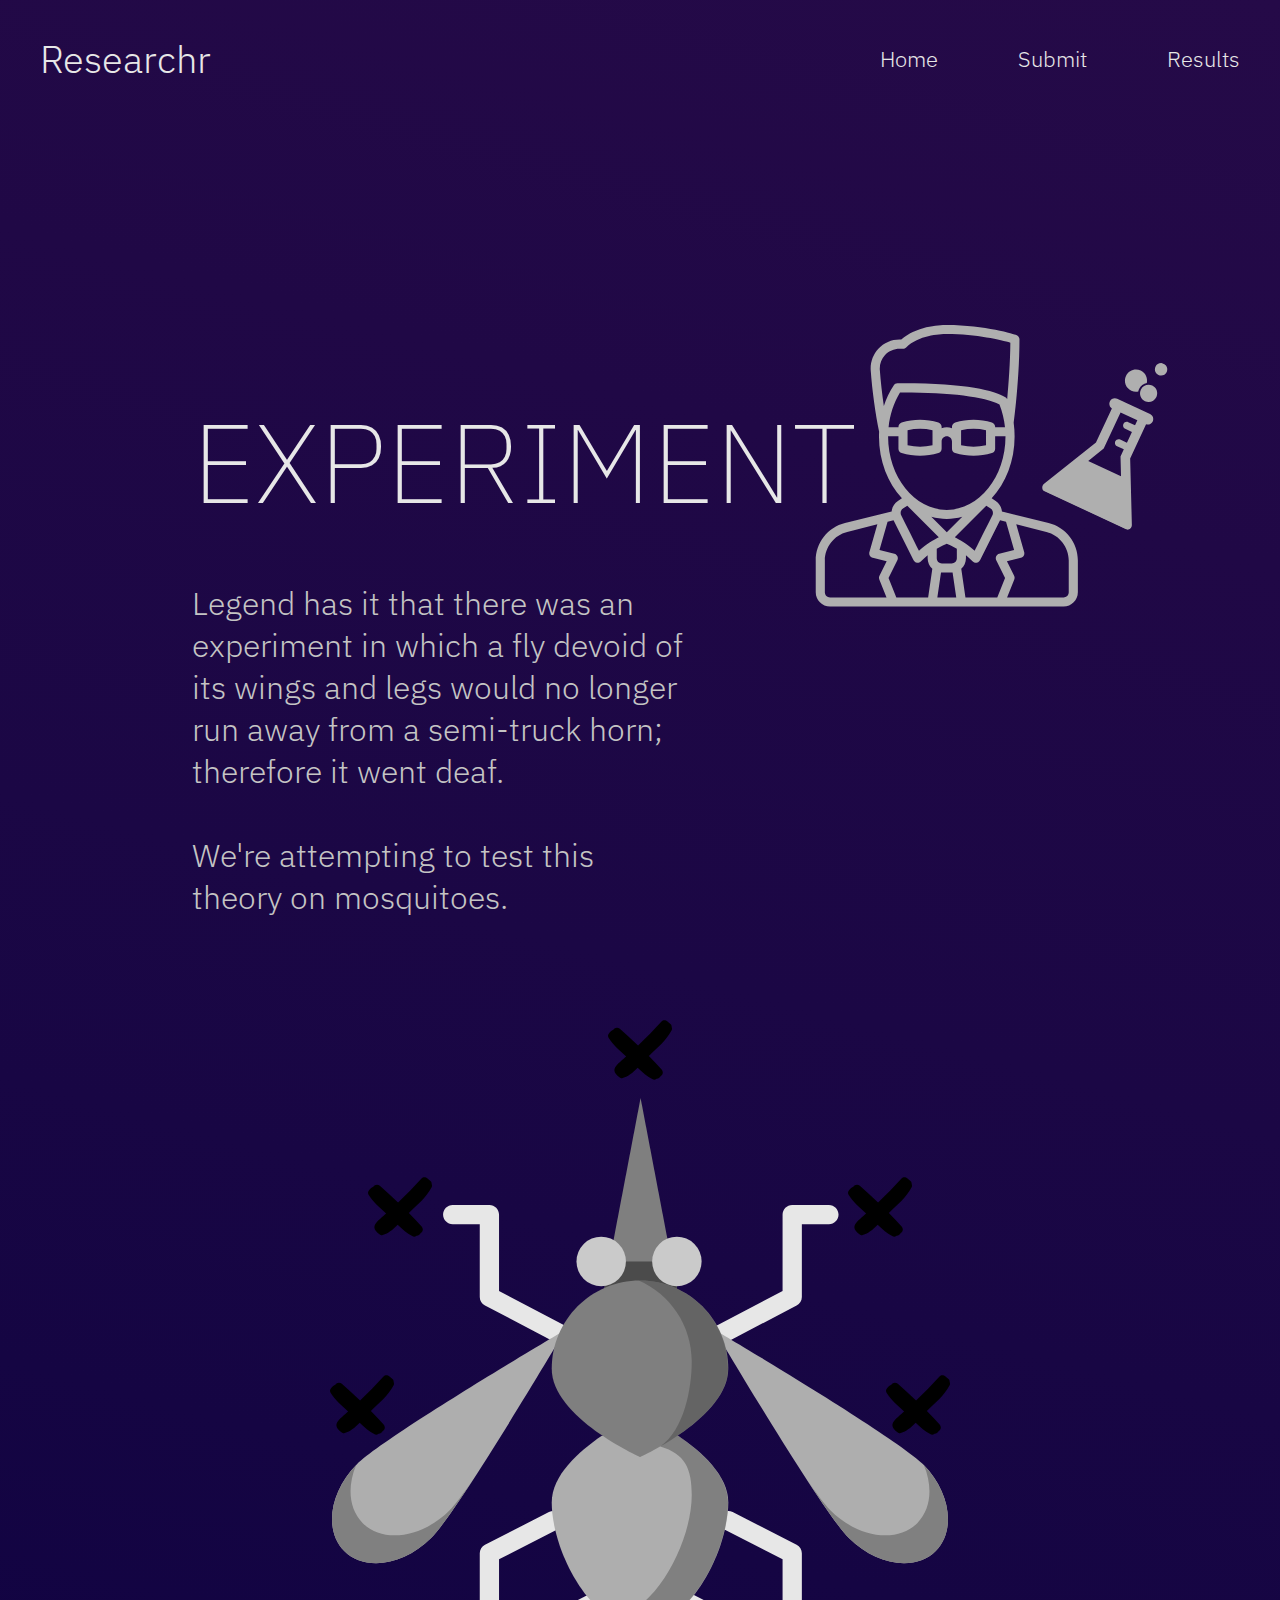
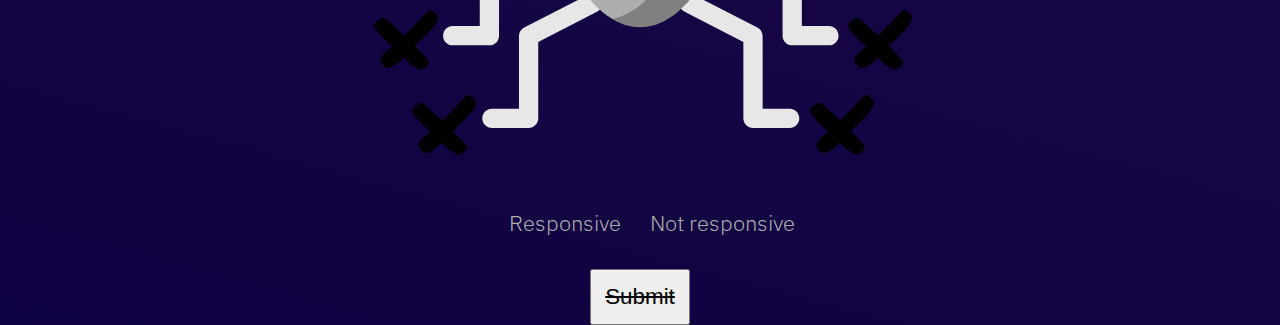
==== index.htm @ b114933e "add animated svg instead of checkboxes" ====
<!DOCTYPE html>
<html>
<head>
<style>
    :root {
        --contrast-1: #e7e7e7;
        --contrast-2: #c4c4c4;
        --contrast-3: #afafaf;
    }
    body {
        background-image: linear-gradient(195deg, #250a48, #200846, #1b0745, #150543, #0f0242);
        color: var(--contrast-2);
        margin: 0;
        font-family: 'IBM Plex Sans', sans-serif;
        font-weight: 300;
    }
    header {
        display: flex;
        justify-content: space-between;
        align-items: center;
    }
    header a {
        display: flex;
        align-items: center;
        font-size: 1.4rem;
        padding: 0.5rem;
        margin: 2rem;
        line-height: 1;
    }
    a {
        color: var(--contrast-1);
        text-decoration: none;
    }
    a#logo {
        font-size: 2.4rem;
    }
    nav {
        display: flex;
    }
    ul {
        display: flex;
        list-style: none;
        margin: 0;
        padding: 0;
    }
    #mosquito-section {
        max-width: 70vh;
        width: 70%;
        margin: 0 auto;
    }
    #mosquito-container {
        position: relative;
    }
    #mosquito {
        display: block;
        margin: 0 auto 5rem auto;
        padding-top: 5rem; 
    }
    #mosquito .leg {
        fill: #e7e7e7;
    }
    form input[name=leg1]:checked ~ #mosquito .leg1 {
        visibility: hidden;
    }
    form input[name=leg2]:checked ~ #mosquito .leg2 {
        visibility: hidden;
    }
    form input[name=leg3]:checked ~ #mosquito .leg3 {
        visibility: hidden;
    }
    form input[name=leg4]:checked ~ #mosquito .leg4 {
        visibility: hidden;
    }
    form input[name=leg5]:checked ~ #mosquito .leg5 {
        visibility: hidden;
    }
    form input[name=leg6]:checked ~ #mosquito .leg6 {
        visibility: hidden;
    }
    form input[name=head]:checked ~ #mosquito .head {
        visibility: hidden;
    }
    form input[name=wing1]:checked ~ #mosquito .wing1 {
        visibility: hidden;
    }
    form input[name=wing2]:checked ~ #mosquito .wing2 {
        visibility: hidden;
    }
    form input[type=checkbox] {
        height: 4rem;
        width: 4rem;
        position: absolute;
        visibility: hidden;
    }
    form input[type=checkbox]:after {
        content: "";
        background: url("cross.svg");
        width: 4rem;
        height: 4rem;
        display: block;
        visibility: visible;
        transition-duration: 0.6s;
        transition-timing-function: ease-out;
    }
    form input[type=checkbox]:checked:after {
        transform: rotate(45deg);
    }
    form input[type=submit] {
        font-size: 1.4rem;
        display: block;
        margin: 2rem auto 0 auto;
        padding: 0.8rem;
    }
    #responsiveness-yes:invalid ~ input[type=submit] {
        text-decoration: line-through;
    }
    input {
        margin: 0;
        padding: 0;
    }
    #responsiveness-yes, #responsiveness-no {
        display: none;
    }
    label[for=responsiveness-yes], label[for=responsiveness-no] {
        color: red;
        display: inline-block;
        width: 45%;
        margin: 0 2%;
        font-size: 1.4rem;
    }
    label[for=responsiveness-yes] {
        text-align: end;
    }
    #responsiveness-yes:invalid ~ label[for=responsiveness-yes], #responsiveness-no:invalid ~ label[for=responsiveness-no] {
        color: var(--contrast-3);
    }
    #responsiveness-yes:checked ~ label[for=responsiveness-yes], #responsiveness-no:checked ~ label[for=responsiveness-no] {
        color: green;
    }
    #scientist-section {
        padding: 30vh 15% 0 15%;
        min-height: 70vh;
        position: relative;
        overflow: hidden;
    }
    h1 {
        padding: 0;
        margin: 0;
        font-size: 9rem;
        font-weight: 200;
        color: var(--contrast-1);
    }
    #scientist-section p {
        width: 55%;
        margin-top: 3rem;
        font-size: 2rem;
    }
    #scientist {
        width: 22%;
        fill: var(--contrast-3);
        position: absolute;
        top: 23%;
        right: 15%;
    }
    #flask {
        width: 13%;
        fill: var(--contrast-3);
        position: absolute;
        top: 26%;
        right: 6%;
        transform: rotate(25deg);
    }
    @media (max-width: 1800px) {
        h1 {
            font-size: 7rem;
        }
    }
</style>
    <link rel="preconnect" href="https://fonts.googleapis.com">
    <link rel="preconnect" href="https://fonts.gstatic.com" crossorigin>
    <link href="https://fonts.googleapis.com/css2?family=IBM+Plex+Sans:wght@200;300&display=swap" rel="stylesheet">
</head>
<body>
    <header>
        <a id="logo" href="#">Researchr</a>
        <nav>
            <ul>
                <li><a href="#">Home</a></li>
                <li><a href="#">Submit</a></li>
                <li><a href="#">Results</a></li>
            </ul>
        </nav>
    </header>
    <section id="scientist-section">
        <h1>EXPERIMENT</h1>
<svg id="scientist" viewBox="0 0 463 463">
<path d="M398.901,325.619l-76.69-19.173c-0.738-6.717-4.331-13.04-10.299-17.019l-6.636-4.423
	C328.395,260.158,343,223.865,343,183.5c0-7.383-0.496-14.668-1.459-21.837C342.58,153.514,351,85.492,351,23.5
	c0-3.253-2.098-6.136-5.193-7.137C343.74,15.695,294.458,0,231.5,0c-14.523,0-50.229,2.388-74.907,24h-2.794
	c-13.158,0-25.843,5.521-34.804,15.146c-8.933,9.595-13.519,22.592-12.583,35.658c2.317,32.335,7.716,71.622,13.806,100.588
	c-0.129,2.689-0.217,5.389-0.217,8.107c0,40.365,14.605,76.658,37.724,101.503l-6.636,4.423c-5.968,3.979-9.561,10.303-10.299,17.02
	l-76.69,19.173C35.779,332.699,16,358.032,16,387.224V439.5c0,12.958,10.542,23.5,23.5,23.5h384c12.958,0,23.5-10.542,23.5-23.5
	v-52.276C447,358.032,427.221,332.699,398.901,325.619z M342.158,370.104l-24.477,6.119c-2.207,0.552-4.044,2.075-4.995,4.143
	c-0.951,2.066-0.912,4.453,0.106,6.488l14.496,28.991L314.467,448H262.18l-6.896-47.105c4.737-4.302,7.716-10.507,7.716-17.395
	v-4.744c3.63,2.957,7.399,6.299,11.232,10.082c1.415,1.396,3.312,2.162,5.268,2.162c0.4,0,0.802-0.032,1.203-0.097
	c3.788-0.615,5.043-3.116,6.495-6.013l31.88-63.766l9.785,2.446L342.158,370.104z M148.548,448l-12.835-32.155l14.495-28.99
	c1.018-2.035,1.057-4.422,0.106-6.488c-0.951-2.067-2.788-3.591-4.995-4.143l-24.477-6.119l13.295-46.533l9.786-2.446l31.88,63.765
	c1.452,2.896,2.707,5.397,6.495,6.013c0.401,0.064,0.803,0.097,1.203,0.097c1.956,0,3.853-0.766,5.268-2.162
	c3.833-3.783,7.602-7.125,11.232-10.082v4.744c0,6.888,2.979,13.093,7.715,17.395L200.8,448H148.548z M231.5,340.893l-25.461-25.461
	c8.181,2.331,16.704,3.568,25.461,3.568s17.281-1.237,25.461-3.568L231.5,340.893z M231.498,359.488
	c3.033,1.208,8.951,3.839,16.502,8.529V383.5c0,4.687-3.813,8.5-8.5,8.5h-16c-4.687,0-8.5-3.813-8.5-8.5v-15.484
	C222.556,363.323,228.474,360.693,231.498,359.488z M221.987,406.946c0.501,0.032,1.004,0.054,1.513,0.054h16
	c0.508,0,1.01-0.022,1.51-0.054L247.02,448h-31.059L221.987,406.946z M306.483,312.773c-15.983,31.986-24.677,49.376-29.199,58.413
	c-12.864-11.311-24.587-18.251-32.629-22.235l51.8-51.801l7.135,4.757C307.149,304.28,308.393,308.951,306.483,312.773z
	 M255,173.217c13.507-3.256,27.493-3.256,41,0v24.356c-13.508,3.256-27.492,3.256-41,0V173.217z M305.706,160.332
	c-19.761-6.08-40.65-6.08-60.411,0C242.147,161.3,240,164.207,240,167.5v2.097c-2.638-1.027-5.503-1.597-8.5-1.597
	s-5.862,0.57-8.5,1.597V167.5c0-3.293-2.147-6.2-5.294-7.168c-19.761-6.08-40.65-6.08-60.411,0C154.147,161.3,152,164.207,152,167.5
	v0.5h-16.205c2.118-20.715,8.486-40.156,18.768-57.063c80.812-0.275,138.571,6.682,163.546,19.68
	c4.706,11.936,7.738,24.454,9.083,37.384H311v-0.5C311,164.207,308.853,161.3,305.706,160.332z M167,173.217
	c13.507-3.256,27.493-3.256,41,0v24.356c-13.508,3.256-27.492,3.256-41,0V173.217z M121.374,73.732
	c-0.649-9.058,2.405-17.711,8.6-24.365C136.197,42.682,144.658,39,153.799,39h5.701c1.926,0,3.778-0.741,5.172-2.069
	C185.456,17.137,218.331,15,231.5,15c49.03,0,90.336,10.174,104.477,14.108c-0.267,33.218-2.83,67.634-5.214,92.912
	c-0.651-1.318-1.656-2.43-2.933-3.173c-18.64-10.838-64.556-23.608-177.466-22.891c-2.517,0.017-4.858,1.294-6.233,3.401
	c-6.779,10.389-12.175,21.687-16.138,33.635C125.067,113.178,122.703,92.294,121.374,73.732z M135.008,183H152v20.29
	c0,3.293,2.147,6.2,5.295,7.169c9.88,3.039,20.042,4.559,30.205,4.559s20.325-1.52,30.205-4.559
	c3.147-0.969,5.295-3.876,5.295-7.169V191.5c0-4.687,3.813-8.5,8.5-8.5s8.5,3.813,8.5,8.5v11.79c0,3.293,2.147,6.2,5.295,7.169
	c9.88,3.039,20.042,4.559,30.205,4.559s20.325-1.52,30.205-4.559c3.147-0.969,5.295-3.876,5.295-7.169V183h16.994
	c0.001,0.167,0.006,0.333,0.006,0.5c0,66.444-43.29,120.5-96.5,120.5S135,249.944,135,183.5
	C135,183.333,135.007,183.167,135.008,183z M159.409,301.907l7.136-4.757l51.8,51.801c-8.042,3.984-19.765,10.925-32.629,22.235
	c-4.522-9.037-13.216-26.427-29.199-58.413C154.607,308.951,155.851,304.28,159.409,301.907z M31,439.5v-52.276
	c0-22.296,15.107-41.645,36.737-47.052l49.6-12.4l-13.048,45.668c-0.559,1.954-0.3,4.052,0.717,5.812s2.704,3.032,4.676,3.525
	l22.929,5.732l-11.818,23.637c-0.958,1.915-1.051,4.147-0.258,6.135L132.397,448H39.5C34.813,448,31,444.187,31,439.5z M432,439.5
	c0,4.687-3.813,8.5-8.5,8.5h-92.884l11.851-29.723c0.792-1.987,0.698-4.218-0.259-6.132l-11.818-23.637l22.929-5.732
	c1.972-0.493,3.659-1.766,4.676-3.525s1.275-3.857,0.717-5.812l-13.048-45.668l49.6,12.4c21.63,5.407,36.737,24.756,36.737,47.052
	V439.5z"/>
</svg>
<svg id="flask" viewBox="0 0 452.195 452.195">
<g>
	<path d="M357.731,433.329L277.38,271.951V169.616c7.341-0.98,13.009-7.254,13.009-14.86c0-8.285-6.719-15.008-15.006-15.008h-98.57
		c-8.285,0-15.006,6.723-15.006,15.008c0,7.606,5.669,13.88,13.008,14.86v102.335L94.467,433.329
		c-2.018,4.046-1.794,8.846,0.586,12.686c2.379,3.843,6.576,6.181,11.096,6.181h239.898c4.52,0,8.717-2.338,11.096-6.181
		C359.522,442.175,359.745,437.375,357.731,433.329z M176.923,326.276l23.991-48.189V169.765h50.367v14.861h-20.21
		c-5.522,0-10,4.477-10,10c0,5.523,4.478,10,10,10h20.21v32.198h-20.21c-5.522,0-10,4.477-10,10c0,5.523,4.478,10,10,10h20.21
		v21.263l23.991,48.189H176.923z"/>
	<path d="M251.208,33.771c9.31,0,16.885-7.575,16.885-16.887c0-9.31-7.575-16.884-16.885-16.884c-9.31,0-16.886,7.574-16.886,16.884
		C234.323,26.195,241.899,33.771,251.208,33.771z"/>
	<path d="M248.057,67.021c-12.894,0-23.381,10.488-23.381,23.382c0,12.892,10.487,23.378,23.381,23.378
		c12.891,0,23.379-10.486,23.379-23.378C271.436,77.51,260.948,67.021,248.057,67.021z"/>
	<path d="M202.37,103.622c6.757,0,13.003-2.235,18.037-6.008c-0.603-2.304-0.925-4.721-0.925-7.211
		c0-9.713,4.874-18.304,12.298-23.47c-3.002-13.474-15.047-23.579-29.41-23.579c-16.616,0-30.135,13.517-30.135,30.132
		C172.235,90.104,185.753,103.622,202.37,103.622z"/>
</g>
</svg>
<p>Legend has it that there was an experiment in which a fly devoid of its wings and legs would no longer run away from a semi-truck horn; therefore it went deaf. <br/><br/>We're attempting to test this theory on mosquitoes.</p>
    </section>
    <section id="mosquito-section">
        <form>
            <div id="mosquito-container">
                <input type="checkbox" name="leg1"  style="top: 22%; left: 83%;">
                <input type="checkbox" name="leg2"  style="top: 83%; left: 83%;">
                <input type="checkbox" name="leg3"  style="top: 95%; left: 77%;">
                <input type="checkbox" name="leg4"  style="top: 95%; right: 76%;">
                <input type="checkbox" name="leg5"  style="top: 83%; right: 82%;">
                <input type="checkbox" name="leg6"  style="top: 22%; right: 83%;">
                <input type="checkbox" name="wing1" style="top: 50%; left: 89%;">
                <input type="checkbox" name="wing2" style="top: 50%; right: 89%;">
                <input type="checkbox" name="head"  style="top: 0%; left: calc(50% - 2rem);">
<svg id="mosquito" viewBox="0 0 490.28 490.28">
<path class="leg leg5" d="M127.939,425.977H99.39c-4.142,0-7.5-3.358-7.5-7.5s3.358-7.5,7.5-7.5h21.048V354.37     c0-2.815,1.577-5.393,4.083-6.676l49.76-25.474c3.685-1.885,8.206-0.429,10.094,3.259c1.887,3.687,0.429,8.206-3.259,10.094     l-45.677,23.383v59.521C135.439,422.619,132.081,425.977,127.939,425.977z"/>
<path class="leg leg3" d="M361.625,490.28h-28.548c-4.142,0-7.5-3.358-7.5-7.5v-59.521L279.9,399.876     c-3.687-1.888-5.146-6.407-3.259-10.094c1.888-3.688,6.407-5.146,10.094-3.259l49.76,25.473c2.506,1.283,4.083,3.861,4.083,6.676     v56.607h21.048c4.142,0,7.5,3.358,7.5,7.5S365.767,490.28,361.625,490.28z"/>
<path class="leg leg4" d="M158.445,490.28h-28.548c-4.142,0-7.5-3.358-7.5-7.5s3.358-7.5,7.5-7.5h21.048v-56.607    c0-2.815,1.577-5.393,4.083-6.676l49.76-25.473c3.685-1.885,8.206-0.429,10.094,3.259c1.887,3.687,0.428,8.206-3.259,10.094    l-45.677,23.383v59.521C165.945,486.922,162.587,490.28,158.445,490.28z"/>
<g class="head">
    <polygon style="fill:#7f7f7f;" points="214.693,162.268 245.588,0 276.483,162.268  "/>
    <polygon style="fill:#4b4b4b;" points="221.548,127.209 214.873,162.268 276.663,162.268 269.988,127.209  "/>
    <circle style="fill:#cacaca;" cx="273.84" cy="127.209" r="19.242"/>
    <circle style="fill:#cacaca;" cx="214.95" cy="127.209" r="19.242"/>
</g>
<path class="leg leg2" d="M392.145,425.977h-28.548c-4.142,0-7.5-3.358-7.5-7.5v-59.521l-45.677-23.383    c-3.688-1.888-5.146-6.407-3.259-10.094c1.888-3.688,6.408-5.146,10.094-3.259l49.76,25.474c2.506,1.283,4.083,3.861,4.083,6.676    v56.607h21.048c4.142,0,7.5,3.358,7.5,7.5S396.287,425.977,392.145,425.977z"/>
<path style="fill:#aeaeae;" d="M274.283,262.473c18.721,12.6,39.554,31.315,39.554,52.208c0,37.94-30.757,97.127-68.697,97.127   s-68.697-59.187-68.697-97.127c0-20.687,20.423-39.238,38.998-51.832L274.283,262.473z"/>
<path class="leg leg1" d="M308.383,191.32c-2.726,0-5.354-1.491-6.682-4.084c-1.887-3.687-0.429-8.206,3.259-10.094    l51.137-26.936V90.685c0-4.142,3.358-7.5,7.5-7.5h28.548c4.142,0,7.5,3.358,7.5,7.5s-3.358,7.5-7.5,7.5h-21.048v56.607    c0,2.815-1.577,5.393-4.083,6.676l-55.219,29.026C310.701,191.054,309.534,191.32,308.383,191.32z"/>
<path class="leg leg6" d="M183.152,191.32c-1.15,0-2.318-0.265-3.412-0.825l-55.219-29.026    c-2.506-1.283-4.083-3.861-4.083-6.676V98.185H99.39c-4.142,0-7.5-3.358-7.5-7.5s3.358-7.5,7.5-7.5h28.548    c4.142,0,7.5,3.358,7.5,7.5v59.521l51.137,26.936c3.688,1.888,5.146,6.407,3.259,10.094    C188.507,189.829,185.878,191.32,183.152,191.32z"/>
<g class="wing1">
    <path style="fill:#aeaeae;" d="M407.682,342.465c-21.446-21.446-104.602-162.2-104.602-162.2s140.754,83.156,162.2,104.602   s25.938,51.725,10.033,67.631C459.408,368.403,429.128,363.912,407.682,342.465z"/>
    <path style="fill:#808080;" d="M466.091,285.709c6.99,16.828,5.624,34.315-5.203,45.142   c-15.905,15.905-46.185,11.413-67.631-10.033c-4.236-4.236-10.885-13.138-18.82-24.68c14.121,21.71,26.625,39.707,33.246,46.327   c21.446,21.446,51.725,25.938,67.631,10.033C491.013,336.798,486.827,307.1,466.091,285.709z"/>
</g>
<g class="wing2">
    <path style="fill:#aeaeae;" d="M82.598,342.465c21.446-21.446,104.602-162.2,104.602-162.2S46.446,263.421,25,284.867   s-25.938,51.725-10.033,67.631S61.152,363.912,82.598,342.465z"/>
    <path style="fill:#808080;" d="M24.185,285.709c-6.99,16.828-5.624,34.315,5.203,45.142c15.905,15.905,46.185,11.413,67.631-10.033   c4.236-4.236,10.885-13.138,18.82-24.68c-14.121,21.71-26.625,39.707-33.246,46.327c-21.446,21.446-51.725,25.938-67.631,10.033   C-0.737,336.798,3.449,307.1,24.185,285.709z"/>
</g>
<path style="fill:#7f7f7f;" d="M176.443,210.629c0-37.94,30.757-68.697,68.697-68.697s68.697,30.757,68.697,68.697   s-68.697,68.697-68.697,68.697S176.443,248.569,176.443,210.629z"/>
<path style="opacity:0.42;fill:#404040;" d="M274.371,262.655c18.651-12.598,39.287-31.233,39.287-52.027   c0-37.94-30.757-68.697-68.697-68.697c-0.245,0-0.487,0.016-0.732,0.018c24.24,10.61,41.184,34.795,41.184,62.949   c0,20.794-5.874,53.644-24.525,66.241c19.328,5.73,24.525,17.017,24.525,37.811c0,35.672-27.19,90.12-61.975,96.504   c6.771,4.022,14.005,6.353,21.523,6.353c37.94,0,68.697-59.187,68.697-97.127C313.658,293.887,293.023,275.253,274.371,262.655z"/>
</svg>
            </div>
            <input type="radio" id="responsiveness-yes" name="responsiveness" value="yes" required>
            <label for="responsiveness-yes">Responsive</label>
            <input type="radio" id="responsiveness-no" name="responsiveness" value="no" required>
            <label for="responsiveness-no">Not responsive</label>
            <input type="submit" value="Submit">
    </form>
    </section>
</body>
</html>
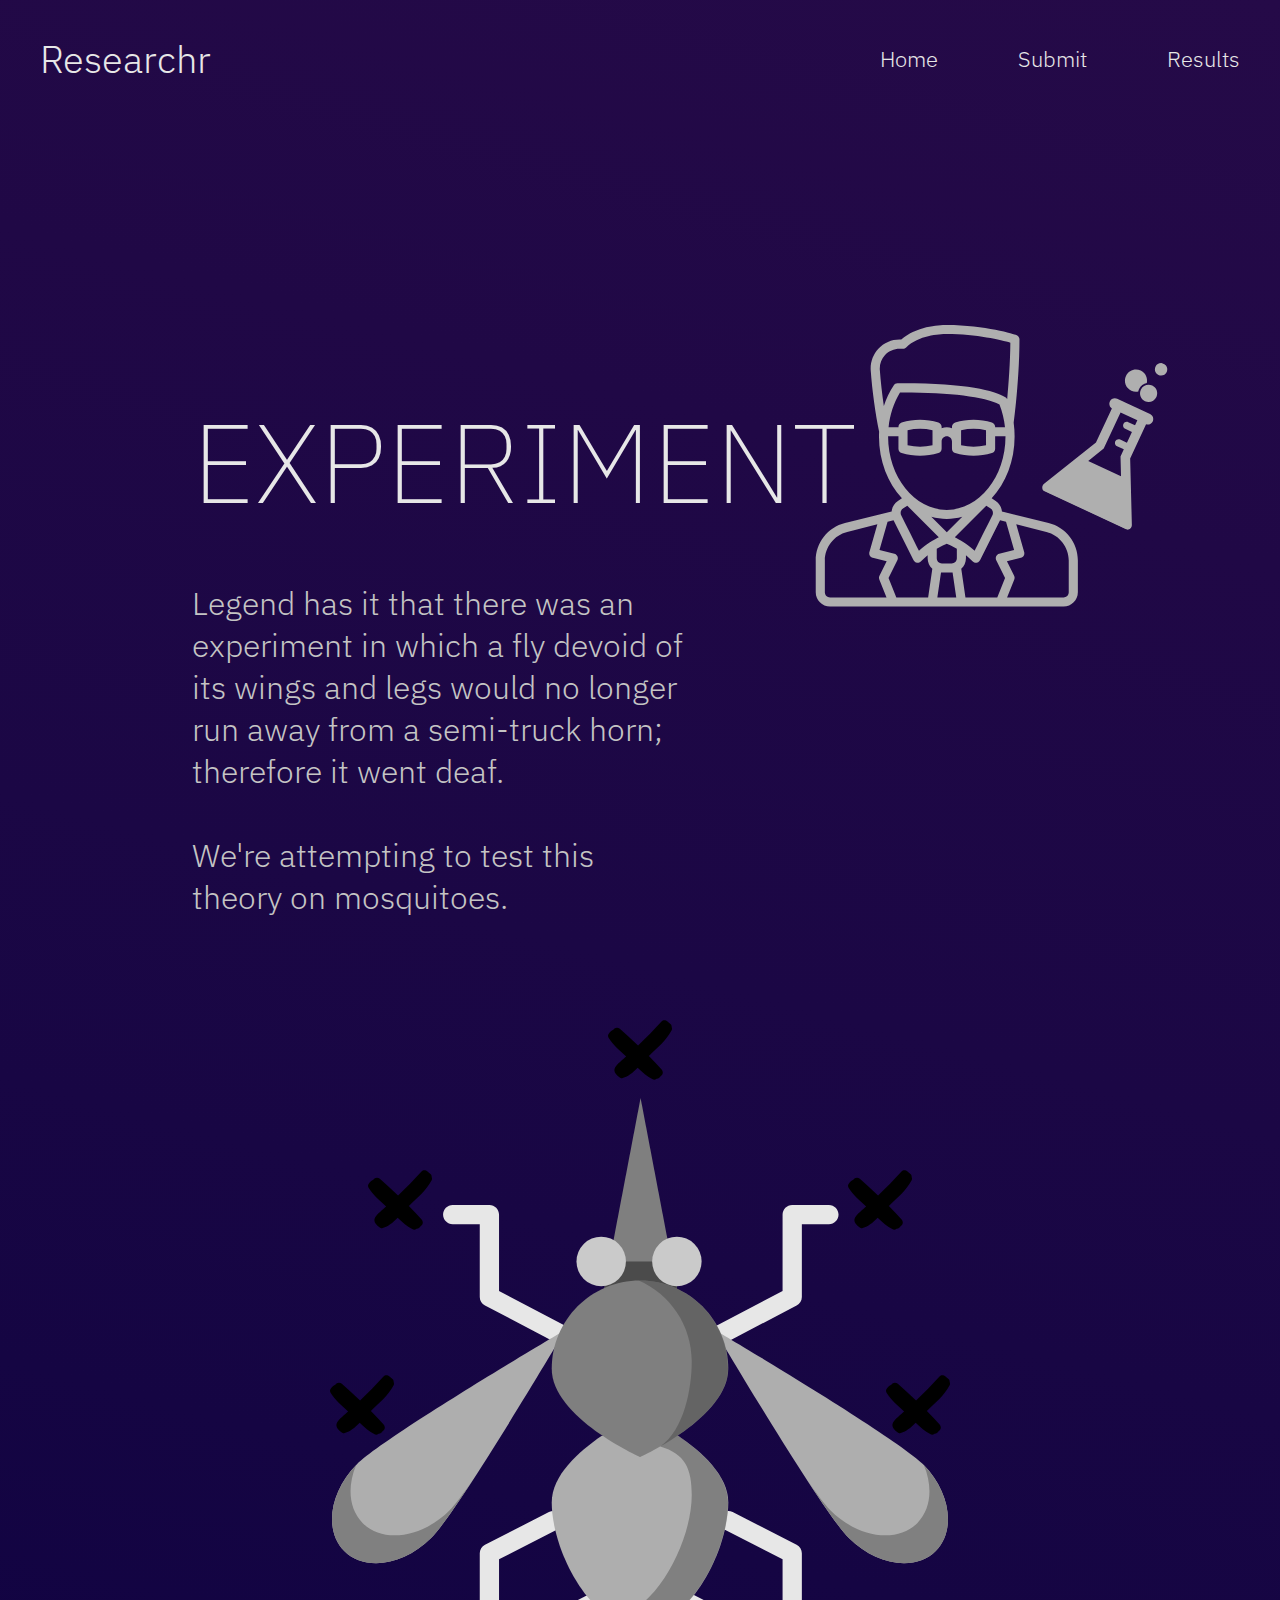
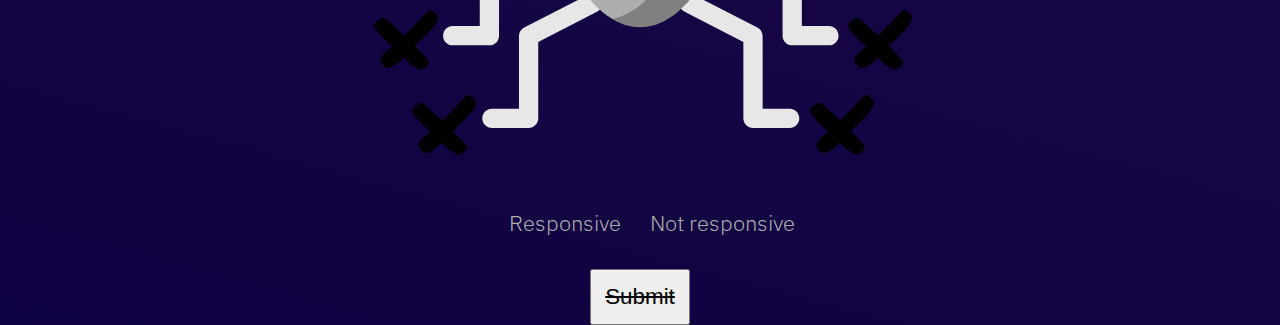
==== commit a4d17b63: "simplify css" ====
--- a/index.htm
+++ b/index.htm
@@ -59,30 +59,14 @@
     #mosquito .leg {
         fill: #e7e7e7;
     }
-    form input[name=leg1]:checked ~ #mosquito .leg1 {
-        visibility: hidden;
-    }
-    form input[name=leg2]:checked ~ #mosquito .leg2 {
-        visibility: hidden;
-    }
-    form input[name=leg3]:checked ~ #mosquito .leg3 {
-        visibility: hidden;
-    }
-    form input[name=leg4]:checked ~ #mosquito .leg4 {
-        visibility: hidden;
-    }
-    form input[name=leg5]:checked ~ #mosquito .leg5 {
-        visibility: hidden;
-    }
-    form input[name=leg6]:checked ~ #mosquito .leg6 {
-        visibility: hidden;
-    }
-    form input[name=head]:checked ~ #mosquito .head {
-        visibility: hidden;
-    }
-    form input[name=wing1]:checked ~ #mosquito .wing1 {
-        visibility: hidden;
-    }
+    form input[name=leg1]:checked ~ #mosquito .leg1,
+    form input[name=leg2]:checked ~ #mosquito .leg2,
+    form input[name=leg3]:checked ~ #mosquito .leg3,
+    form input[name=leg4]:checked ~ #mosquito .leg4,
+    form input[name=leg5]:checked ~ #mosquito .leg5,
+    form input[name=leg6]:checked ~ #mosquito .leg6,
+    form input[name=head]:checked ~ #mosquito .head,
+    form input[name=wing1]:checked ~ #mosquito .wing1,
     form input[name=wing2]:checked ~ #mosquito .wing2 {
         visibility: hidden;
     }
@@ -256,12 +240,12 @@
     <section id="mosquito-section">
         <form>
             <div id="mosquito-container">
-                <input type="checkbox" name="leg1"  style="top: 22%; left: 83%;">
+                <input type="checkbox" name="leg1"  style="top: 21%; left: 83%;">
                 <input type="checkbox" name="leg2"  style="top: 83%; left: 83%;">
                 <input type="checkbox" name="leg3"  style="top: 95%; left: 77%;">
                 <input type="checkbox" name="leg4"  style="top: 95%; right: 76%;">
                 <input type="checkbox" name="leg5"  style="top: 83%; right: 82%;">
-                <input type="checkbox" name="leg6"  style="top: 22%; right: 83%;">
+                <input type="checkbox" name="leg6"  style="top: 21%; right: 83%;">
                 <input type="checkbox" name="wing1" style="top: 50%; left: 89%;">
                 <input type="checkbox" name="wing2" style="top: 50%; right: 89%;">
                 <input type="checkbox" name="head"  style="top: 0%; left: calc(50% - 2rem);">
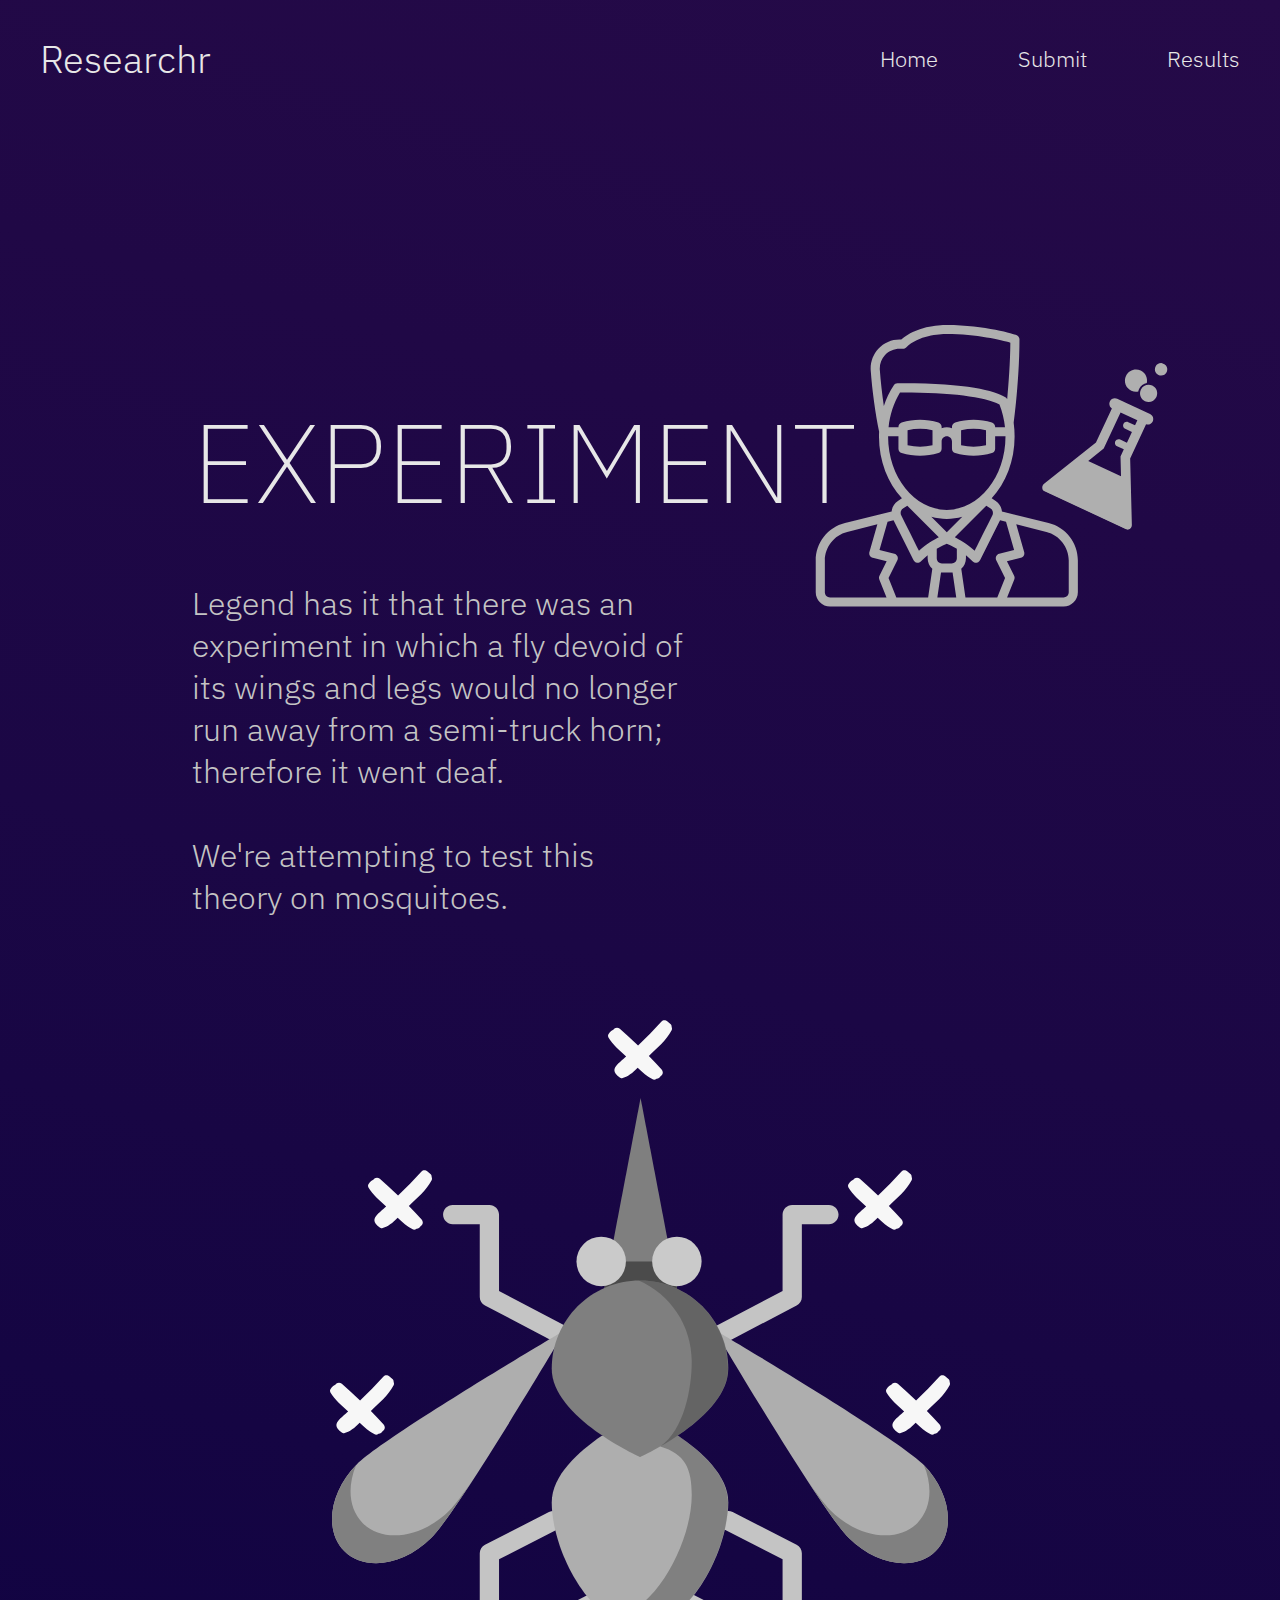
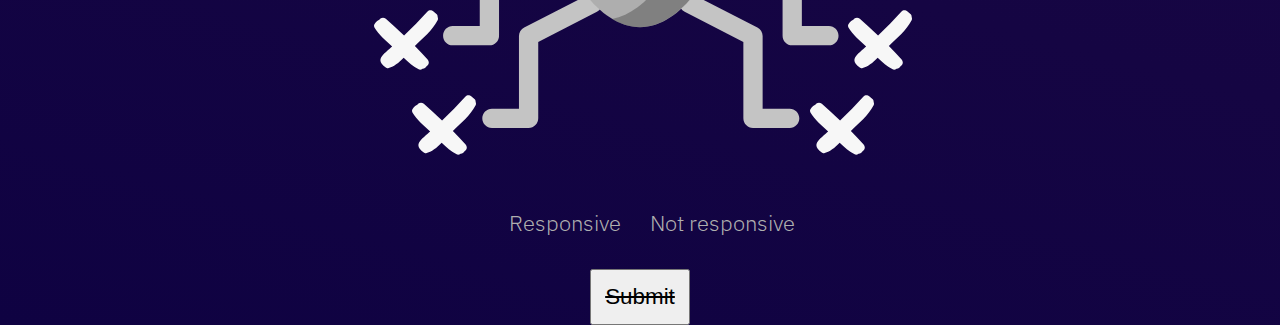
==== commit 56982d90: "tweak contrast" ====
--- a/index.htm
+++ b/index.htm
@@ -57,7 +57,7 @@
         padding-top: 5rem; 
     }
     #mosquito .leg {
-        fill: #e7e7e7;
+        fill: #c4c4c4;
     }
     form input[name=leg1]:checked ~ #mosquito .leg1,
     form input[name=leg2]:checked ~ #mosquito .leg2,
@@ -68,7 +68,7 @@
     form input[name=head]:checked ~ #mosquito .head,
     form input[name=wing1]:checked ~ #mosquito .wing1,
     form input[name=wing2]:checked ~ #mosquito .wing2 {
-        visibility: hidden;
+        opacity: 0.1;
     }
     form input[type=checkbox] {
         height: 4rem;
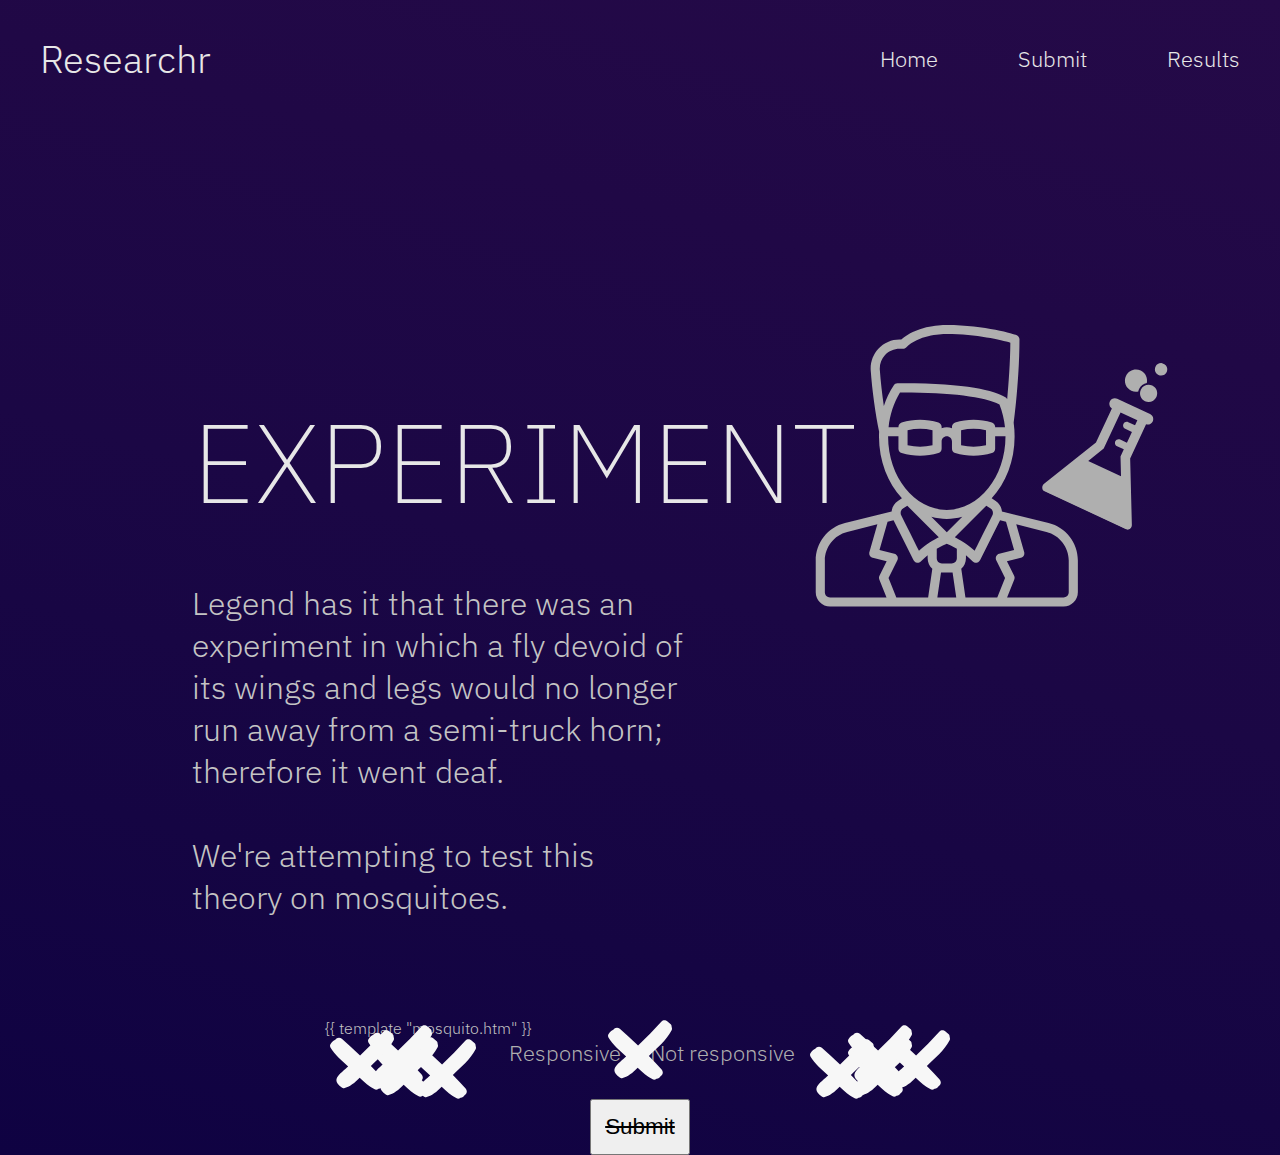
==== commit 16bc23ea: "move svg to template" ====
--- a/index.htm
+++ b/index.htm
@@ -1,6 +1,8 @@
 <!DOCTYPE html>
 <html>
 <head>
+<meta charset="UTF-8">
+<title>Researchr</title>
 <style>
     :root {
         --contrast-1: #e7e7e7;
@@ -58,6 +60,8 @@
     }
     #mosquito .leg {
         fill: #c4c4c4;
+        transition-duration: 0.45s;
+        transition-timing-function: ease;
     }
     form input[name=leg1]:checked ~ #mosquito .leg1,
     form input[name=leg2]:checked ~ #mosquito .leg2,
@@ -83,7 +87,7 @@
         height: 4rem;
         display: block;
         visibility: visible;
-        transition-duration: 0.6s;
+        transition-duration: 0.45s;
         transition-timing-function: ease-out;
     }
     form input[type=checkbox]:checked:after {
@@ -249,31 +253,7 @@
                 <input type="checkbox" name="wing1" style="top: 50%; left: 89%;">
                 <input type="checkbox" name="wing2" style="top: 50%; right: 89%;">
                 <input type="checkbox" name="head"  style="top: 0%; left: calc(50% - 2rem);">
-<svg id="mosquito" viewBox="0 0 490.28 490.28">
-<path class="leg leg5" d="M127.939,425.977H99.39c-4.142,0-7.5-3.358-7.5-7.5s3.358-7.5,7.5-7.5h21.048V354.37     c0-2.815,1.577-5.393,4.083-6.676l49.76-25.474c3.685-1.885,8.206-0.429,10.094,3.259c1.887,3.687,0.429,8.206-3.259,10.094     l-45.677,23.383v59.521C135.439,422.619,132.081,425.977,127.939,425.977z"/>
-<path class="leg leg3" d="M361.625,490.28h-28.548c-4.142,0-7.5-3.358-7.5-7.5v-59.521L279.9,399.876     c-3.687-1.888-5.146-6.407-3.259-10.094c1.888-3.688,6.407-5.146,10.094-3.259l49.76,25.473c2.506,1.283,4.083,3.861,4.083,6.676     v56.607h21.048c4.142,0,7.5,3.358,7.5,7.5S365.767,490.28,361.625,490.28z"/>
-<path class="leg leg4" d="M158.445,490.28h-28.548c-4.142,0-7.5-3.358-7.5-7.5s3.358-7.5,7.5-7.5h21.048v-56.607    c0-2.815,1.577-5.393,4.083-6.676l49.76-25.473c3.685-1.885,8.206-0.429,10.094,3.259c1.887,3.687,0.428,8.206-3.259,10.094    l-45.677,23.383v59.521C165.945,486.922,162.587,490.28,158.445,490.28z"/>
-<g class="head">
-    <polygon style="fill:#7f7f7f;" points="214.693,162.268 245.588,0 276.483,162.268  "/>
-    <polygon style="fill:#4b4b4b;" points="221.548,127.209 214.873,162.268 276.663,162.268 269.988,127.209  "/>
-    <circle style="fill:#cacaca;" cx="273.84" cy="127.209" r="19.242"/>
-    <circle style="fill:#cacaca;" cx="214.95" cy="127.209" r="19.242"/>
-</g>
-<path class="leg leg2" d="M392.145,425.977h-28.548c-4.142,0-7.5-3.358-7.5-7.5v-59.521l-45.677-23.383    c-3.688-1.888-5.146-6.407-3.259-10.094c1.888-3.688,6.408-5.146,10.094-3.259l49.76,25.474c2.506,1.283,4.083,3.861,4.083,6.676    v56.607h21.048c4.142,0,7.5,3.358,7.5,7.5S396.287,425.977,392.145,425.977z"/>
-<path style="fill:#aeaeae;" d="M274.283,262.473c18.721,12.6,39.554,31.315,39.554,52.208c0,37.94-30.757,97.127-68.697,97.127   s-68.697-59.187-68.697-97.127c0-20.687,20.423-39.238,38.998-51.832L274.283,262.473z"/>
-<path class="leg leg1" d="M308.383,191.32c-2.726,0-5.354-1.491-6.682-4.084c-1.887-3.687-0.429-8.206,3.259-10.094    l51.137-26.936V90.685c0-4.142,3.358-7.5,7.5-7.5h28.548c4.142,0,7.5,3.358,7.5,7.5s-3.358,7.5-7.5,7.5h-21.048v56.607    c0,2.815-1.577,5.393-4.083,6.676l-55.219,29.026C310.701,191.054,309.534,191.32,308.383,191.32z"/>
-<path class="leg leg6" d="M183.152,191.32c-1.15,0-2.318-0.265-3.412-0.825l-55.219-29.026    c-2.506-1.283-4.083-3.861-4.083-6.676V98.185H99.39c-4.142,0-7.5-3.358-7.5-7.5s3.358-7.5,7.5-7.5h28.548    c4.142,0,7.5,3.358,7.5,7.5v59.521l51.137,26.936c3.688,1.888,5.146,6.407,3.259,10.094    C188.507,189.829,185.878,191.32,183.152,191.32z"/>
-<g class="wing1">
-    <path style="fill:#aeaeae;" d="M407.682,342.465c-21.446-21.446-104.602-162.2-104.602-162.2s140.754,83.156,162.2,104.602   s25.938,51.725,10.033,67.631C459.408,368.403,429.128,363.912,407.682,342.465z"/>
-    <path style="fill:#808080;" d="M466.091,285.709c6.99,16.828,5.624,34.315-5.203,45.142   c-15.905,15.905-46.185,11.413-67.631-10.033c-4.236-4.236-10.885-13.138-18.82-24.68c14.121,21.71,26.625,39.707,33.246,46.327   c21.446,21.446,51.725,25.938,67.631,10.033C491.013,336.798,486.827,307.1,466.091,285.709z"/>
-</g>
-<g class="wing2">
-    <path style="fill:#aeaeae;" d="M82.598,342.465c21.446-21.446,104.602-162.2,104.602-162.2S46.446,263.421,25,284.867   s-25.938,51.725-10.033,67.631S61.152,363.912,82.598,342.465z"/>
-    <path style="fill:#808080;" d="M24.185,285.709c-6.99,16.828-5.624,34.315,5.203,45.142c15.905,15.905,46.185,11.413,67.631-10.033   c4.236-4.236,10.885-13.138,18.82-24.68c-14.121,21.71-26.625,39.707-33.246,46.327c-21.446,21.446-51.725,25.938-67.631,10.033   C-0.737,336.798,3.449,307.1,24.185,285.709z"/>
-</g>
-<path style="fill:#7f7f7f;" d="M176.443,210.629c0-37.94,30.757-68.697,68.697-68.697s68.697,30.757,68.697,68.697   s-68.697,68.697-68.697,68.697S176.443,248.569,176.443,210.629z"/>
-<path style="opacity:0.42;fill:#404040;" d="M274.371,262.655c18.651-12.598,39.287-31.233,39.287-52.027   c0-37.94-30.757-68.697-68.697-68.697c-0.245,0-0.487,0.016-0.732,0.018c24.24,10.61,41.184,34.795,41.184,62.949   c0,20.794-5.874,53.644-24.525,66.241c19.328,5.73,24.525,17.017,24.525,37.811c0,35.672-27.19,90.12-61.975,96.504   c6.771,4.022,14.005,6.353,21.523,6.353c37.94,0,68.697-59.187,68.697-97.127C313.658,293.887,293.023,275.253,274.371,262.655z"/>
-</svg>
+                {{ template "mosquito.htm" }}
             </div>
             <input type="radio" id="responsiveness-yes" name="responsiveness" value="yes" required>
             <label for="responsiveness-yes">Responsive</label>
